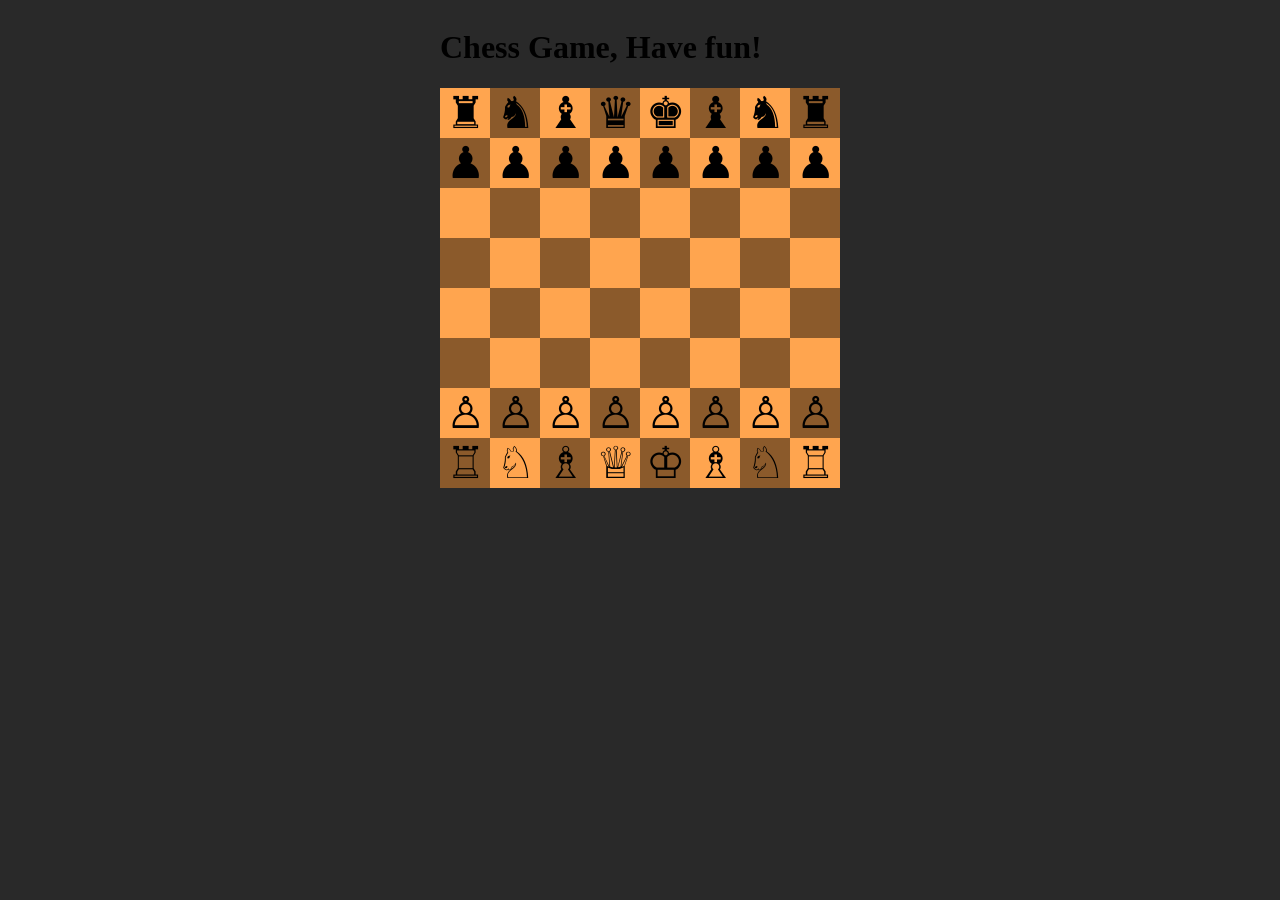
==== chessgame.html @ 3f28aa22 "version" ====
<!DOCTYPE html>
<html lang="pt-BR">
<head>
    <meta charset="UTF-8">
    <meta name="viewport" content="width=device-width, initial-scale=1.0">
    <title>Chess Game</title>
    <link rel="stylesheet" href="chessgame.css">
</head>
<h1>Chess Game, Have fun!</h1>
<body>
    <div id="chess-board">
        <div class="light-square"></div>
        <div class="dark-square"></div>
        <div class="light-square"></div>
        <div class="dark-square"></div>
        <div class="light-square"></div>
        <div class="dark-square"></div>
        <div class="light-square"></div>
        <div class="dark-square"></div>
        <div class="dark-square"></div>
        <div class="light-square"></div>
        <div class="dark-square"></div>
        <div class="light-square"></div>
        <div class="dark-square"></div>
        <div class="light-square"></div>
        <div class="dark-square"></div>
        <div class="light-square"></div>
        <div class="light-square"></div>
        <div class="dark-square"></div>
        <div class="light-square"></div>
        <div class="dark-square"></div>
        <div class="light-square"></div>
        <div class="dark-square"></div>
        <div class="light-square"></div>
        <div class="dark-square"></div>
        <div class="dark-square"></div>
        <div class="light-square"></div>
        <div class="dark-square"></div>
        <div class="light-square"></div>
        <div class="dark-square"></div>
        <div class="light-square"></div>
        <div class="dark-square"></div>
        <div class="light-square"></div>
        <div class="light-square"></div>
        <div class="dark-square"></div>
        <div class="light-square"></div>
        <div class="dark-square"></div>
        <div class="light-square"></div>
        <div class="dark-square"></div>
        <div class="light-square"></div>
        <div class="dark-square"></div>
        <div class="dark-square"></div>
        <div class="light-square"></div>
        <div class="dark-square"></div>
        <div class="light-square"></div>
        <div class="dark-square"></div>
        <div class="light-square"></div>
        <div class="dark-square"></div>
        <div class="light-square"></div>
        <div class="light-square"></div>
        <div class="dark-square"></div>
        <div class="light-square"></div>
        <div class="dark-square"></div>
        <div class="light-square"></div>
        <div class="dark-square"></div>
        <div class="light-square"></div>
        <div class="dark-square"></div>
        <div class="dark-square"></div>
        <div class="light-square"></div>
        <div class="dark-square"></div>
        <div class="light-square"></div>
        <div class="dark-square"></div>
        <div class="light-square"></div>
        <div class="dark-square"></div>
        <div class="light-square"></div>
    </div>
    <script src="chessgame.js"></script>
</body>
</html>
---- chessgame.css ----
body {
    background-color: rgba(0, 0, 0, 0.838);
    display: grid;
    justify-content: center;
}

#chess-board {
    display: flex;
    flex-direction: row;
    height: 400px;
    width: 400px;
    flex-wrap: wrap;
    cursor: pointer;
}

.dark-square {
    background-color: #8B5A2B;
    display: flex;
    justify-content: center;
    align-items: center;
    width: 50px;
    height: 50px;
    font-size: 33pt;
}

.light-square {
    background-color: #FFA54F;
    display: flex;
    justify-content: center;
    align-items: center;
    width: 50px;
    height: 50px;
    font-size: 33pt;
}
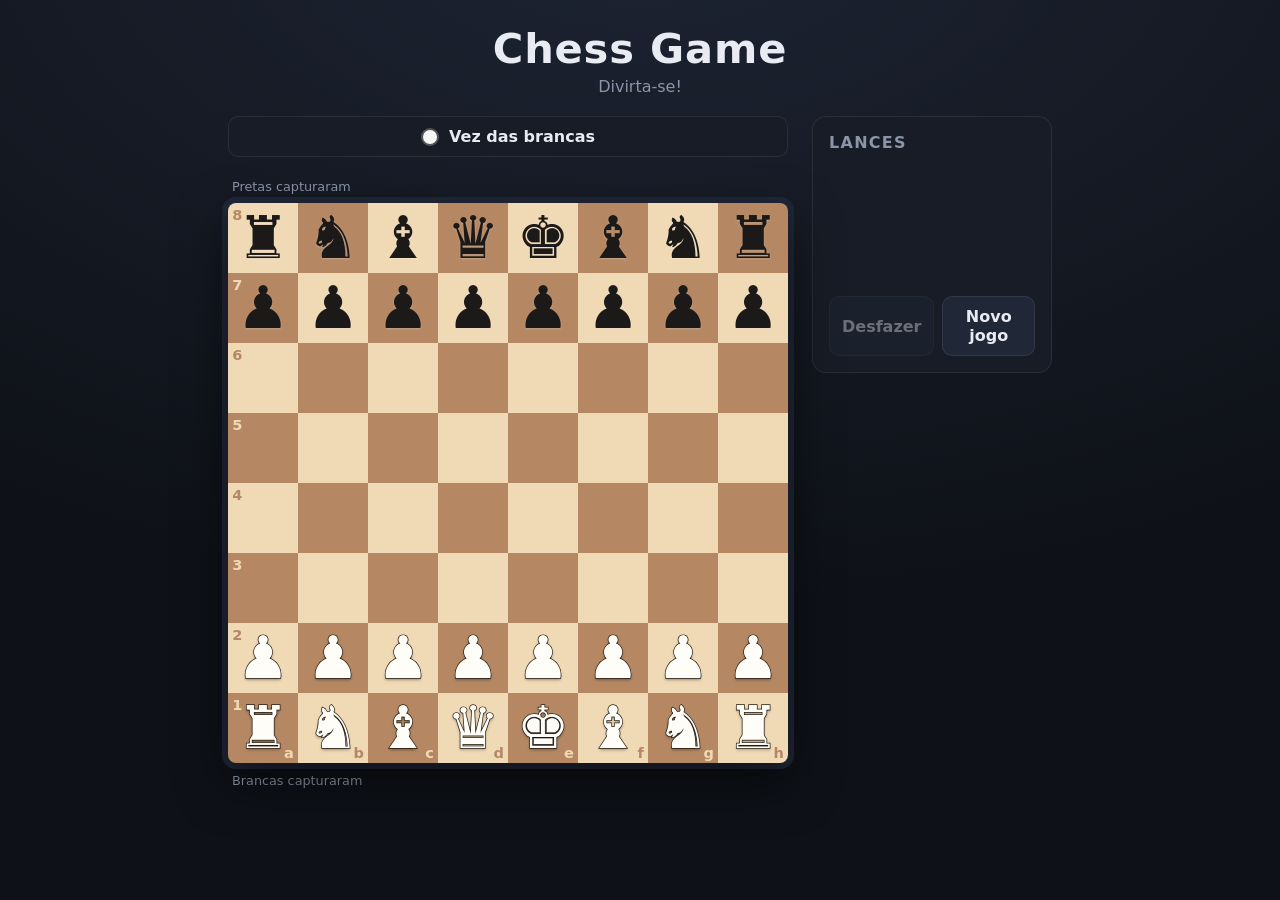
==== commit b48b8b59: "Corrige bugs de regras e redesenha a interface - Separa o motor de regras (chess-engine.js) da inter" ====
--- a/chessgame.html
+++ b/chessgame.html
@@ -6,74 +6,59 @@
     <title>Chess Game</title>
     <link rel="stylesheet" href="chessgame.css">
 </head>
-<h1>Chess Game, Have fun!</h1>
 <body>
-    <div id="chess-board">
-        <div class="light-square"></div>
-        <div class="dark-square"></div>
-        <div class="light-square"></div>
-        <div class="dark-square"></div>
-        <div class="light-square"></div>
-        <div class="dark-square"></div>
-        <div class="light-square"></div>
-        <div class="dark-square"></div>
-        <div class="dark-square"></div>
-        <div class="light-square"></div>
-        <div class="dark-square"></div>
-        <div class="light-square"></div>
-        <div class="dark-square"></div>
-        <div class="light-square"></div>
-        <div class="dark-square"></div>
-        <div class="light-square"></div>
-        <div class="light-square"></div>
-        <div class="dark-square"></div>
-        <div class="light-square"></div>
-        <div class="dark-square"></div>
-        <div class="light-square"></div>
-        <div class="dark-square"></div>
-        <div class="light-square"></div>
-        <div class="dark-square"></div>
-        <div class="dark-square"></div>
-        <div class="light-square"></div>
-        <div class="dark-square"></div>
-        <div class="light-square"></div>
-        <div class="dark-square"></div>
-        <div class="light-square"></div>
-        <div class="dark-square"></div>
-        <div class="light-square"></div>
-        <div class="light-square"></div>
-        <div class="dark-square"></div>
-        <div class="light-square"></div>
-        <div class="dark-square"></div>
-        <div class="light-square"></div>
-        <div class="dark-square"></div>
-        <div class="light-square"></div>
-        <div class="dark-square"></div>
-        <div class="dark-square"></div>
-        <div class="light-square"></div>
-        <div class="dark-square"></div>
-        <div class="light-square"></div>
-        <div class="dark-square"></div>
-        <div class="light-square"></div>
-        <div class="dark-square"></div>
-        <div class="light-square"></div>
-        <div class="light-square"></div>
-        <div class="dark-square"></div>
-        <div class="light-square"></div>
-        <div class="dark-square"></div>
-        <div class="light-square"></div>
-        <div class="dark-square"></div>
-        <div class="light-square"></div>
-        <div class="dark-square"></div>
-        <div class="dark-square"></div>
-        <div class="light-square"></div>
-        <div class="dark-square"></div>
-        <div class="light-square"></div>
-        <div class="dark-square"></div>
-        <div class="light-square"></div>
-        <div class="dark-square"></div>
-        <div class="light-square"></div>
-    </div>
+    <main class="app">
+        <header class="header">
+            <h1>Chess Game</h1>
+            <p class="subtitle">Divirta-se!</p>
+        </header>
+
+        <section class="game">
+            <div class="board-column">
+                <div id="status" class="status" role="status" aria-live="polite"></div>
+
+                <div class="captured" aria-label="Peças capturadas pelas pretas">
+                    <span class="captured-label">Pretas capturaram</span>
+                    <span id="captured-by-black" class="captured-pieces"></span>
+                </div>
+
+                <div class="board-wrap">
+                    <div id="chess-board" role="grid" aria-label="Tabuleiro de xadrez"></div>
+
+                    <div id="promotion" class="overlay" hidden>
+                        <div class="dialog" role="dialog" aria-label="Promoção do peão">
+                            <p>Promover peão para:</p>
+                            <div id="promotion-choices" class="promotion-choices"></div>
+                        </div>
+                    </div>
+
+                    <div id="game-over" class="overlay" hidden>
+                        <div class="dialog" role="dialog" aria-label="Fim de jogo">
+                            <h2 id="game-over-title"></h2>
+                            <p id="game-over-text"></p>
+                            <button id="play-again" class="btn btn-primary" type="button">Jogar novamente</button>
+                        </div>
+                    </div>
+                </div>
+
+                <div class="captured" aria-label="Peças capturadas pelas brancas">
+                    <span class="captured-label">Brancas capturaram</span>
+                    <span id="captured-by-white" class="captured-pieces"></span>
+                </div>
+            </div>
+
+            <aside class="panel">
+                <h2>Lances</h2>
+                <ol id="moves" class="moves"></ol>
+                <div class="actions">
+                    <button id="undo" class="btn" type="button">Desfazer</button>
+                    <button id="restart" class="btn" type="button">Novo jogo</button>
+                </div>
+            </aside>
+        </section>
+    </main>
+
+    <script src="chess-engine.js"></script>
     <script src="chessgame.js"></script>
 </body>
-</html>+</html>
--- a/chessgame.css
+++ b/chessgame.css
@@ -1,41 +1,443 @@
+:root {
+    --bg: #0e1117;
+    --bg-glow: #1d2433;
+    --surface: #171c26;
+    --surface-2: #202737;
+    --border: rgba(255, 255, 255, 0.08);
+    --text: #e8ebf2;
+    --muted: #8c95a8;
+    --accent: #f0b429;
+    --light-square: #f0d9b5;
+    --dark-square: #b58863;
+    --highlight: rgba(255, 221, 51, 0.55);
+    --last-move: rgba(155, 199, 0, 0.42);
+}
+
+* {
+    box-sizing: border-box;
+}
+
 body {
-    background-color: rgba(0, 0, 0, 0.838);
+    margin: 0;
+    min-height: 100vh;
+    color: var(--text);
+    font-family: system-ui, -apple-system, "Segoe UI", Roboto, sans-serif;
+    background: radial-gradient(1200px 700px at 50% -10%, var(--bg-glow), var(--bg));
+    background-color: var(--bg);
+}
+
+.app {
+    max-width: 960px;
+    margin: 0 auto;
+    padding: 24px 16px 40px;
+}
+
+.header {
+    text-align: center;
+    margin-bottom: 20px;
+}
+
+.header h1 {
+    margin: 0;
+    font-size: clamp(1.8rem, 5vw, 2.6rem);
+    letter-spacing: 0.02em;
+}
+
+.subtitle {
+    margin: 4px 0 0;
+    color: var(--muted);
+}
+
+.game {
+    display: flex;
+    flex-wrap: wrap;
+    gap: 24px;
+    justify-content: center;
+    align-items: flex-start;
+}
+
+.board-column {
+    flex: 1 1 320px;
+    max-width: 560px;
+    min-width: 0;
+}
+
+/* Status */
+.status {
+    display: flex;
+    align-items: center;
+    justify-content: center;
+    gap: 10px;
+    padding: 10px 14px;
+    margin-bottom: 12px;
+    border-radius: 10px;
+    background: var(--surface);
+    border: 1px solid var(--border);
+    font-weight: 600;
+}
+
+.status::before {
+    content: "";
+    width: 14px;
+    height: 14px;
+    border-radius: 50%;
+    border: 2px solid #555;
+    background: #f5f5f5;
+}
+
+.status[data-turn="black"]::before {
+    background: #1a1a1a;
+    border-color: #777;
+}
+
+.status.alert {
+    color: #ff8a80;
+    border-color: rgba(255, 138, 128, 0.4);
+}
+
+.status.end {
+    color: var(--accent);
+    border-color: rgba(240, 180, 41, 0.4);
+}
+
+/* Peças capturadas */
+.captured {
+    display: flex;
+    align-items: center;
+    gap: 8px;
+    min-height: 34px;
+    padding: 2px 4px;
+    font-size: 0.8rem;
+    color: var(--muted);
+}
+
+.captured-pieces {
+    display: flex;
+    flex-wrap: wrap;
+    font-size: 1.3rem;
+    line-height: 1;
+}
+
+.captured-pieces .piece {
+    margin-right: -2px;
+}
+
+/* Tabuleiro */
+.board-wrap {
+    position: relative;
+    border-radius: 8px;
+    overflow: hidden;
+    box-shadow: 0 18px 50px rgba(0, 0, 0, 0.55), 0 0 0 6px var(--surface-2);
+}
+
+#chess-board {
     display: grid;
-    justify-content: center;
-}
-
-#chess-board {
-    display: flex;
-    flex-direction: row;
-    height: 400px;
-    width: 400px;
-    flex-wrap: wrap;
+    grid-template-columns: repeat(8, 1fr);
+    grid-template-rows: repeat(8, 1fr);
+    width: 100%;
+    aspect-ratio: 1;
+    container-type: inline-size;
+}
+
+.square {
+    position: relative;
+    display: flex;
+    align-items: center;
+    justify-content: center;
+    min-width: 0;
+    min-height: 0;
+    padding: 0;
+    margin: 0;
+    border: 0;
+    border-radius: 0;
     cursor: pointer;
-}
-
-.dark-square {
-    background-color: #8B5A2B;
-    display: flex;
-    justify-content: center;
+    font: inherit;
+    color: inherit;
+}
+
+.square.light { background: var(--light-square); }
+.square.dark { background: var(--dark-square); }
+
+.square.last-move::after {
+    content: "";
+    position: absolute;
+    inset: 0;
+    background: var(--last-move);
+    pointer-events: none;
+}
+
+.square.selected::after {
+    content: "";
+    position: absolute;
+    inset: 0;
+    background: var(--highlight);
+    pointer-events: none;
+}
+
+.square.in-check::after {
+    content: "";
+    position: absolute;
+    inset: 0;
+    background: radial-gradient(circle, rgba(255, 0, 0, 0.85) 0%, rgba(232, 0, 0, 0.55) 40%, rgba(169, 0, 0, 0) 75%);
+    pointer-events: none;
+}
+
+.square:hover:not(.selected) {
+    filter: brightness(1.08);
+}
+
+.square:focus-visible {
+    outline: 3px solid #4da3ff;
+    outline-offset: -3px;
+    z-index: 2;
+}
+
+/* Coordenadas */
+.square[data-rank]::before,
+.square[data-file]::after {
+    position: absolute;
+    font-size: 2.6cqw;
+    font-weight: 700;
+    pointer-events: none;
+    z-index: 1;
+}
+
+.square[data-rank]::before {
+    content: attr(data-rank);
+    top: 4%;
+    left: 6%;
+}
+
+.square[data-file]:not(.selected):not(.last-move):not(.in-check)::after {
+    content: attr(data-file);
+    right: 6%;
+    bottom: 3%;
+}
+
+.square.light[data-rank]::before,
+.square.light[data-file]::after { color: var(--dark-square); }
+.square.dark[data-rank]::before,
+.square.dark[data-file]::after { color: var(--light-square); }
+
+/* Indicadores de lances legais */
+.square.target > .piece,
+.square.target-capture > .piece {
+    position: relative;
+    z-index: 1;
+}
+
+.square.target::before {
+    content: "";
+    position: absolute;
+    width: 28%;
+    height: 28%;
+    border-radius: 50%;
+    background: rgba(20, 20, 20, 0.28);
+    pointer-events: none;
+}
+
+.square.target-capture::before {
+    content: "";
+    position: absolute;
+    inset: 4%;
+    border-radius: 50%;
+    border: 0.9cqw solid rgba(20, 20, 20, 0.32);
+    pointer-events: none;
+}
+
+/* Peças */
+.piece {
+    font-size: 10.5cqw;
+    line-height: 1;
+    user-select: none;
+    pointer-events: none;
+}
+
+.piece.white {
+    color: #fffdf7;
+    -webkit-text-stroke: 1.4px #2b2118;
+    paint-order: stroke fill;
+    text-shadow: 0 2px 3px rgba(0, 0, 0, 0.35);
+}
+
+.piece.black {
+    color: #1c1a19;
+    text-shadow: 0 1px 2px rgba(255, 255, 255, 0.25);
+}
+
+.captured-pieces .piece {
+    font-size: 1.4rem;
+}
+
+.captured-pieces .piece.white {
+    -webkit-text-stroke: 1px #000;
+}
+
+/* Overlays */
+.overlay {
+    position: absolute;
+    inset: 0;
+    display: flex;
     align-items: center;
-    width: 50px;
-    height: 50px;
-    font-size: 33pt;
-}
-
-.light-square {
-    background-color: #FFA54F;
-    display: flex;
-    justify-content: center;
+    justify-content: center;
+    background: rgba(8, 10, 15, 0.62);
+    backdrop-filter: blur(2px);
+    z-index: 5;
+}
+
+.overlay[hidden] {
+    display: none;
+}
+
+.dialog {
+    width: min(80%, 320px);
+    padding: 22px 20px;
+    text-align: center;
+    background: var(--surface);
+    border: 1px solid var(--border);
+    border-radius: 14px;
+    box-shadow: 0 20px 50px rgba(0, 0, 0, 0.5);
+}
+
+.dialog h2 {
+    margin: 0 0 6px;
+    color: var(--accent);
+}
+
+.dialog p {
+    margin: 0 0 16px;
+    color: var(--muted);
+}
+
+.promotion-choices {
+    display: flex;
+    justify-content: center;
+    gap: 8px;
+}
+
+.choice {
+    width: 62px;
+    height: 62px;
+    padding: 0;
+    display: flex;
     align-items: center;
-    width: 50px;
-    height: 50px;
-    font-size: 33pt;
-}
-
-
-
-
-
-
-
+    justify-content: center;
+    border: 1px solid var(--border);
+    border-radius: 10px;
+    background: var(--light-square);
+    cursor: pointer;
+    container-type: inline-size;
+    transition: transform 0.12s ease, background 0.12s ease;
+}
+
+.choice:hover,
+.choice:focus-visible {
+    transform: translateY(-2px);
+    background: #fff1d6;
+    outline: none;
+}
+
+.choice .piece {
+    font-size: 70cqw;
+}
+
+/* Painel lateral */
+.panel {
+    flex: 0 1 240px;
+    min-width: 220px;
+    padding: 16px;
+    background: var(--surface);
+    border: 1px solid var(--border);
+    border-radius: 14px;
+}
+
+.panel h2 {
+    margin: 0 0 10px;
+    font-size: 1rem;
+    color: var(--muted);
+    text-transform: uppercase;
+    letter-spacing: 0.08em;
+}
+
+.moves {
+    margin: 0;
+    padding: 0;
+    list-style: none;
+    max-height: 320px;
+    min-height: 120px;
+    overflow-y: auto;
+    counter-reset: move;
+    font-variant-numeric: tabular-nums;
+    font-size: 0.92rem;
+}
+
+.moves li {
+    display: grid;
+    grid-template-columns: 2rem 1fr 1fr;
+    gap: 6px;
+    padding: 4px 6px;
+    border-radius: 6px;
+    counter-increment: move;
+}
+
+.moves li::before {
+    content: counter(move) ".";
+    color: var(--muted);
+}
+
+.moves li:nth-child(odd) {
+    background: rgba(255, 255, 255, 0.03);
+}
+
+.actions {
+    display: flex;
+    gap: 8px;
+    margin-top: 14px;
+}
+
+.btn {
+    flex: 1;
+    padding: 10px 12px;
+    font: inherit;
+    font-weight: 600;
+    color: var(--text);
+    background: var(--surface-2);
+    border: 1px solid var(--border);
+    border-radius: 10px;
+    cursor: pointer;
+    transition: background 0.12s ease, transform 0.12s ease;
+}
+
+.btn:hover:not(:disabled) {
+    background: #2a3347;
+}
+
+.btn:active:not(:disabled) {
+    transform: translateY(1px);
+}
+
+.btn:disabled {
+    opacity: 0.4;
+    cursor: not-allowed;
+}
+
+.btn:focus-visible {
+    outline: 2px solid #4da3ff;
+    outline-offset: 2px;
+}
+
+.btn-primary {
+    color: #1a1300;
+    background: var(--accent);
+    border-color: transparent;
+}
+
+.btn-primary:hover:not(:disabled) {
+    background: #ffc84a;
+}
+
+@media (max-width: 640px) {
+    .panel {
+        flex-basis: 100%;
+    }
+}
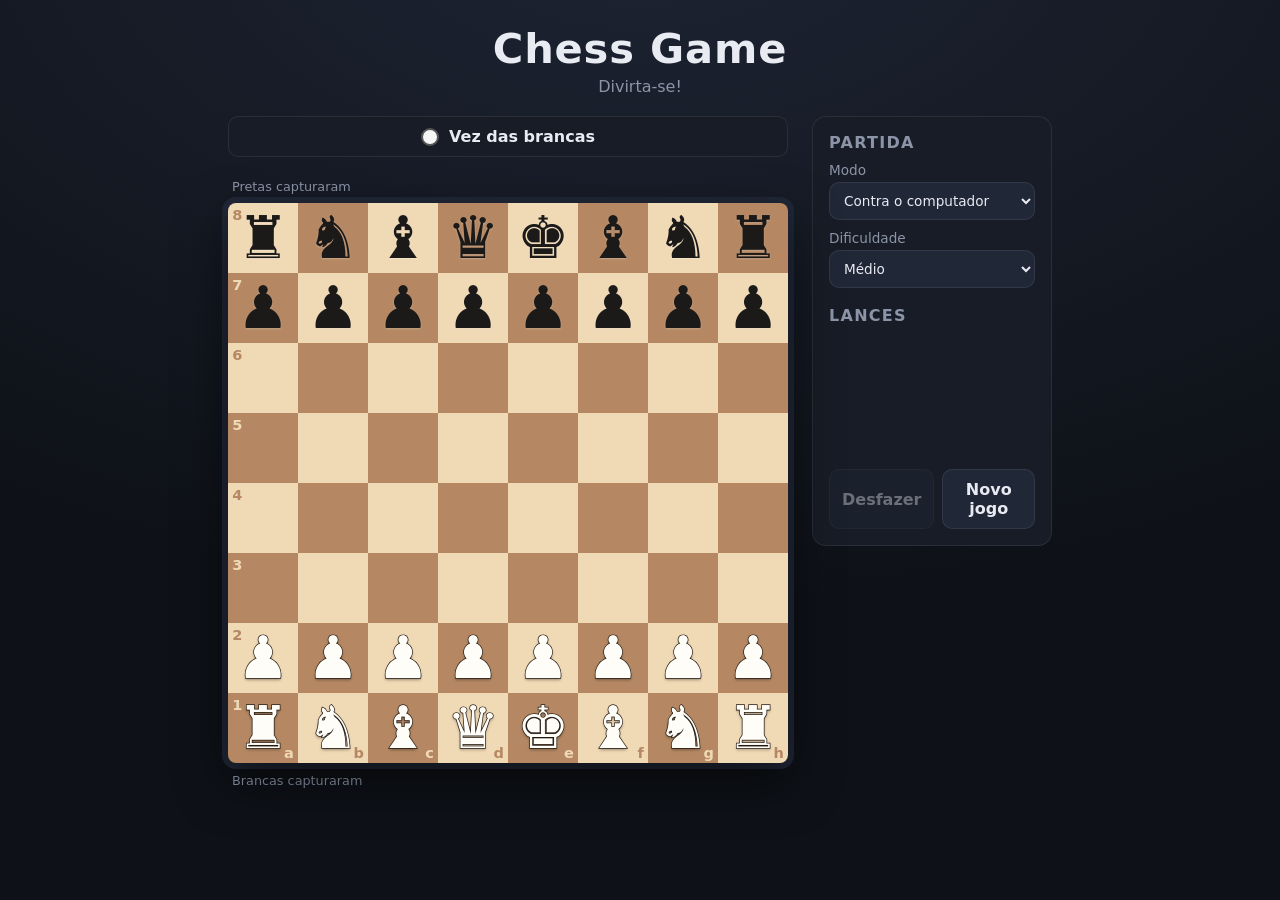
==== commit 74aec313: "Adiciona computador adversário (minimax com poda alfa-beta) - Avaliação: material, controle do centr" ====
--- a/chessgame.html
+++ b/chessgame.html
@@ -48,6 +48,24 @@
             </div>
 
             <aside class="panel">
+                <h2>Partida</h2>
+                <div class="settings">
+                    <label>
+                        Modo
+                        <select id="mode">
+                            <option value="ai">Contra o computador</option>
+                            <option value="pvp">Dois jogadores</option>
+                        </select>
+                    </label>
+                    <label id="level-label">
+                        Dificuldade
+                        <select id="level">
+                            <option value="facil">Fácil</option>
+                            <option value="medio" selected>Médio</option>
+                            <option value="dificil">Difícil</option>
+                        </select>
+                    </label>
+                </div>
                 <h2>Lances</h2>
                 <ol id="moves" class="moves"></ol>
                 <div class="actions">
@@ -59,6 +77,7 @@
     </main>
 
     <script src="chess-engine.js"></script>
+    <script src="chess-ai.js"></script>
     <script src="chessgame.js"></script>
 </body>
 </html>
--- a/chessgame.css
+++ b/chessgame.css
@@ -359,6 +359,38 @@
     letter-spacing: 0.08em;
 }
 
+.settings {
+    display: grid;
+    gap: 10px;
+    margin-bottom: 18px;
+}
+
+.settings label {
+    display: grid;
+    gap: 4px;
+    font-size: 0.85rem;
+    color: var(--muted);
+}
+
+.settings label[hidden] {
+    display: none;
+}
+
+.settings select {
+    padding: 9px 10px;
+    font: inherit;
+    color: var(--text);
+    background: var(--surface-2);
+    border: 1px solid var(--border);
+    border-radius: 10px;
+    cursor: pointer;
+}
+
+.settings select:focus-visible {
+    outline: 2px solid #4da3ff;
+    outline-offset: 2px;
+}
+
 .moves {
     margin: 0;
     padding: 0;
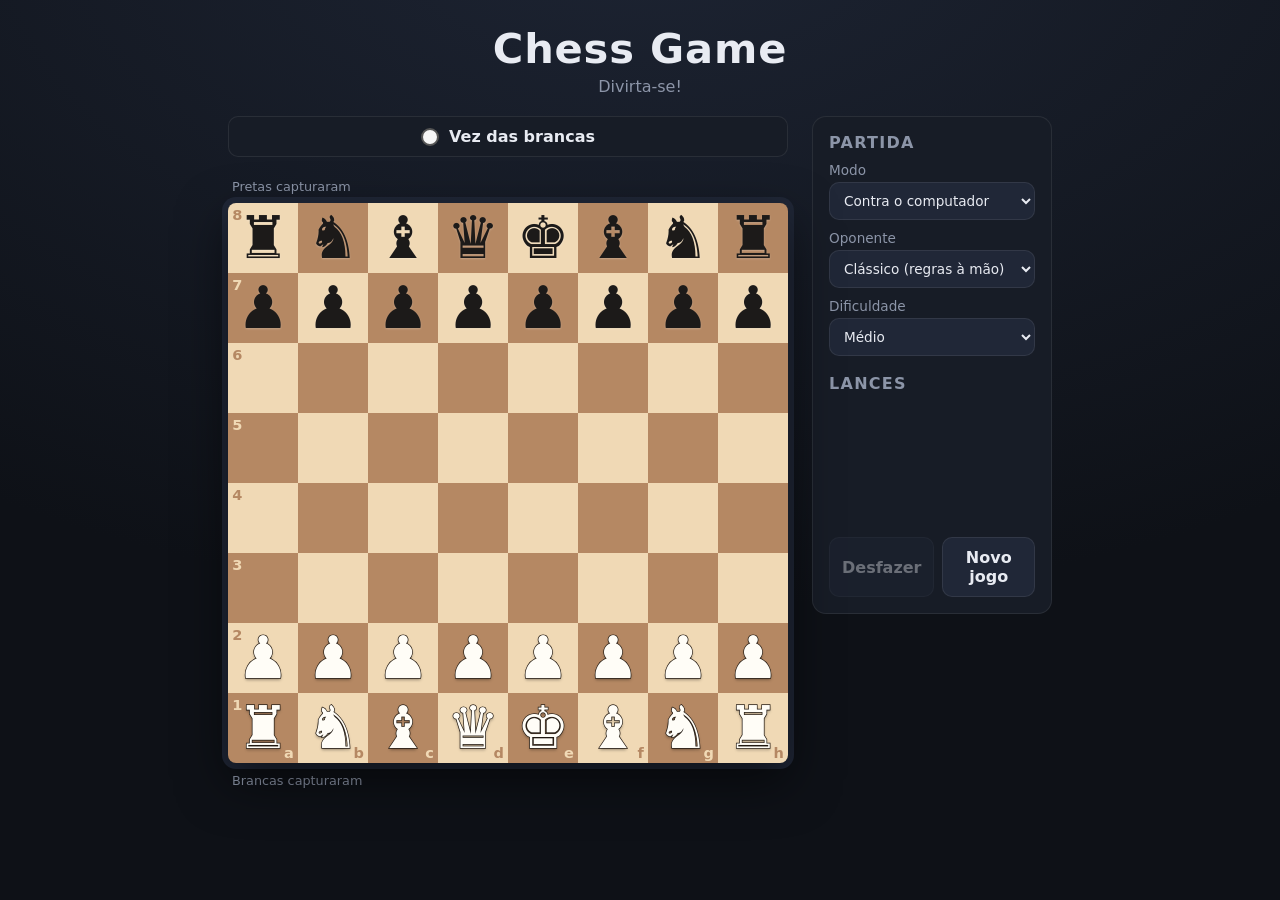
==== commit a5d74bfe: "Adiciona oponente com avaliação aprendida (neurônio de ML) - chess-ml.js: um neurônio (regressão log" ====
--- a/chessgame.html
+++ b/chessgame.html
@@ -57,6 +57,13 @@
                             <option value="pvp">Dois jogadores</option>
                         </select>
                     </label>
+                    <label id="opponent-label">
+                        Oponente
+                        <select id="opponent">
+                            <option value="classic">Clássico (regras à mão)</option>
+                            <option value="ml">Neurônio (ML)</option>
+                        </select>
+                    </label>
                     <label id="level-label">
                         Dificuldade
                         <select id="level">
@@ -66,6 +73,11 @@
                         </select>
                     </label>
                 </div>
+                <details id="ml-info" class="ml-info" hidden>
+                    <summary>O que o neurônio aprendeu</summary>
+                    <p class="ml-hint">Valor de cada característica em peões (peão = 1). Ninguém escreveu esses números: eles saíram do treino com resultados de partidas.</p>
+                    <ul id="ml-weights" class="ml-weights"></ul>
+                </details>
                 <h2>Lances</h2>
                 <ol id="moves" class="moves"></ol>
                 <div class="actions">
@@ -78,6 +90,8 @@
 
     <script src="chess-engine.js"></script>
     <script src="chess-ai.js"></script>
+    <script src="chess-ml-weights.js"></script>
+    <script src="chess-ml.js"></script>
     <script src="chessgame.js"></script>
 </body>
 </html>
--- a/chessgame.css
+++ b/chessgame.css
@@ -377,6 +377,8 @@
 }
 
 .settings select {
+    width: 100%;
+    min-width: 0;
     padding: 9px 10px;
     font: inherit;
     color: var(--text);
@@ -390,6 +392,58 @@
     outline: 2px solid #4da3ff;
     outline-offset: 2px;
 }
+
+.ml-info {
+    margin: -6px 0 18px;
+    padding: 10px 12px;
+    background: var(--surface-2);
+    border: 1px solid var(--border);
+    border-radius: 10px;
+    font-size: 0.82rem;
+}
+
+.ml-info[hidden] {
+    display: none;
+}
+
+.ml-info summary {
+    cursor: pointer;
+    font-weight: 600;
+}
+
+.ml-hint {
+    margin: 8px 0;
+    color: var(--muted);
+    line-height: 1.4;
+}
+
+.ml-weights {
+    display: grid;
+    gap: 7px;
+    margin: 0;
+    padding: 0;
+    list-style: none;
+}
+
+.ml-weights li {
+    display: grid;
+    grid-template-columns: 1fr auto;
+    gap: 3px 8px;
+}
+
+.ml-value {
+    font-variant-numeric: tabular-nums;
+    color: var(--muted);
+}
+
+.ml-bar {
+    grid-column: 1 / -1;
+    height: 4px;
+    border-radius: 2px;
+}
+
+.ml-bar.positive { background: #5ec27a; }
+.ml-bar.negative { background: #e0675d; }
 
 .moves {
     margin: 0;
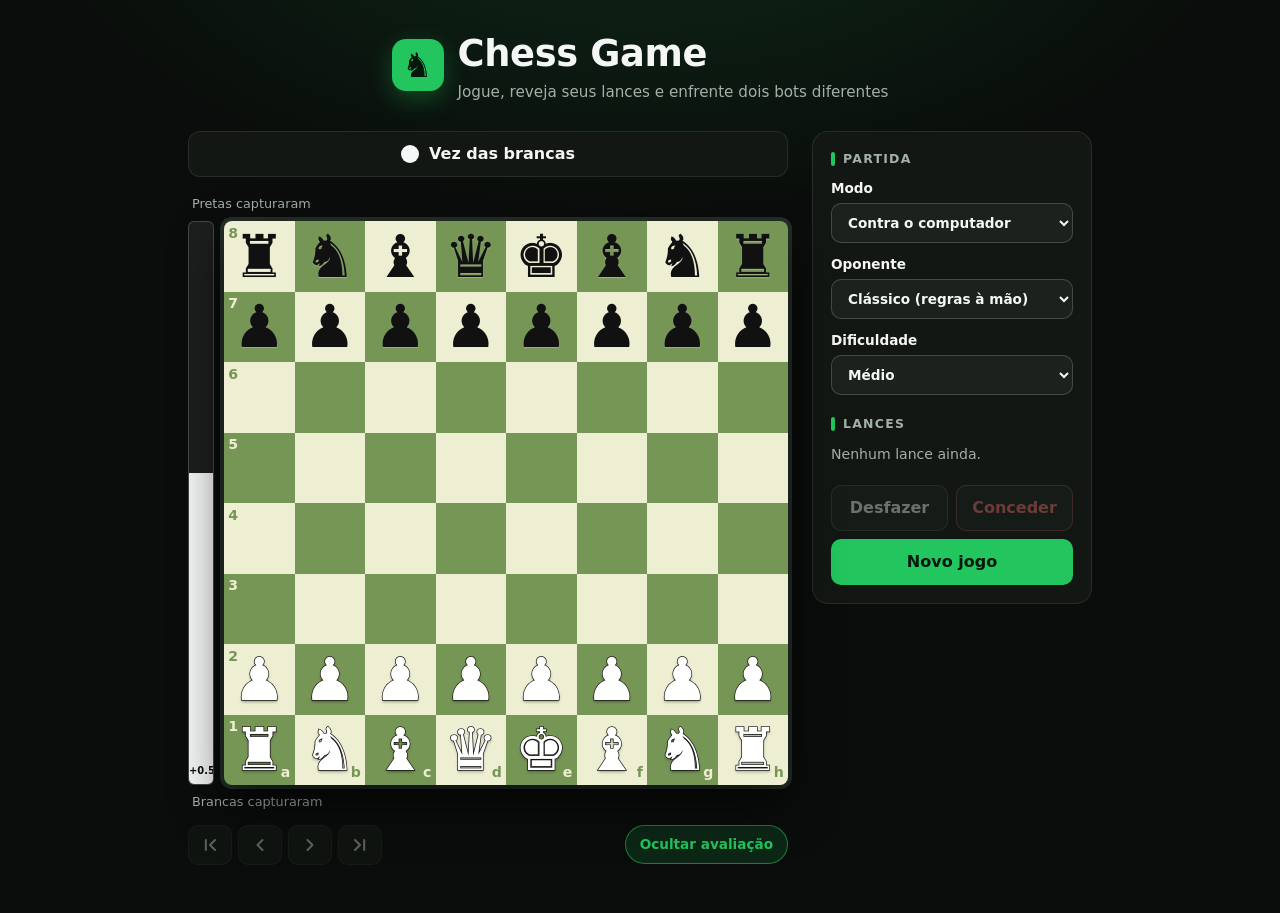
==== commit d2e4c917: "Adiciona barra de avaliação, revisão de lances, conceder e nova identidade visual - Barra de avaliaç" ====
--- a/chessgame.html
+++ b/chessgame.html
@@ -9,8 +9,11 @@
 <body>
     <main class="app">
         <header class="header">
-            <h1>Chess Game</h1>
-            <p class="subtitle">Divirta-se!</p>
+            <span class="logo" aria-hidden="true">♞&#xFE0E;</span>
+            <div>
+                <h1>Chess Game</h1>
+                <p class="subtitle">Jogue, reveja seus lances e enfrente dois bots diferentes</p>
+            </div>
         </header>
 
         <section class="game">
@@ -22,21 +25,42 @@
                     <span id="captured-by-black" class="captured-pieces"></span>
                 </div>
 
-                <div class="board-wrap">
-                    <div id="chess-board" role="grid" aria-label="Tabuleiro de xadrez"></div>
-
-                    <div id="promotion" class="overlay" hidden>
-                        <div class="dialog" role="dialog" aria-label="Promoção do peão">
-                            <p>Promover peão para:</p>
-                            <div id="promotion-choices" class="promotion-choices"></div>
-                        </div>
+                <div id="board-area" class="board-area">
+                    <div id="eval-bar" class="eval-bar" role="img" title="Avaliação do bot clássico (vantagem em peões)">
+                        <div id="eval-fill" class="eval-fill"></div>
+                        <span id="eval-label" class="eval-label"></span>
                     </div>
 
-                    <div id="game-over" class="overlay" hidden>
-                        <div class="dialog" role="dialog" aria-label="Fim de jogo">
-                            <h2 id="game-over-title"></h2>
-                            <p id="game-over-text"></p>
-                            <button id="play-again" class="btn btn-primary" type="button">Jogar novamente</button>
+                    <div id="board-wrap" class="board-wrap">
+                        <div id="chess-board" role="grid" aria-label="Tabuleiro de xadrez"></div>
+
+                        <div id="promotion" class="overlay" hidden>
+                            <div class="dialog" role="dialog" aria-label="Promoção do peão">
+                                <p>Promover peão para:</p>
+                                <div id="promotion-choices" class="promotion-choices"></div>
+                            </div>
+                        </div>
+
+                        <div id="resign-confirm" class="overlay" hidden>
+                            <div class="dialog" role="dialog" aria-labelledby="resign-title">
+                                <h2 id="resign-title">Conceder a partida?</h2>
+                                <p id="resign-text"></p>
+                                <div class="dialog-actions">
+                                    <button id="resign-cancel" class="btn" type="button">Cancelar</button>
+                                    <button id="resign-ok" class="btn btn-danger" type="button">Conceder</button>
+                                </div>
+                            </div>
+                        </div>
+
+                        <div id="game-over" class="overlay" hidden>
+                            <div class="dialog" role="dialog" aria-labelledby="game-over-title">
+                                <h2 id="game-over-title"></h2>
+                                <p id="game-over-text"></p>
+                                <div class="dialog-actions">
+                                    <button id="review-game" class="btn" type="button">Rever partida</button>
+                                    <button id="play-again" class="btn btn-primary" type="button">Jogar novamente</button>
+                                </div>
+                            </div>
                         </div>
                     </div>
                 </div>
@@ -45,44 +69,70 @@
                     <span class="captured-label">Brancas capturaram</span>
                     <span id="captured-by-white" class="captured-pieces"></span>
                 </div>
+
+                <div class="toolbar">
+                    <div class="nav" role="group" aria-label="Navegar pelos lances">
+                        <button id="nav-first" class="icon-btn" type="button" aria-label="Posição inicial" title="Posição inicial (Home)">
+                            <svg viewBox="0 0 24 24" aria-hidden="true"><path d="M18 6l-6 6 6 6M7 6v12"/></svg>
+                        </button>
+                        <button id="nav-prev" class="icon-btn" type="button" aria-label="Lance anterior" title="Lance anterior (←)">
+                            <svg viewBox="0 0 24 24" aria-hidden="true"><path d="M15 6l-6 6 6 6"/></svg>
+                        </button>
+                        <button id="nav-next" class="icon-btn" type="button" aria-label="Próximo lance" title="Próximo lance (→)">
+                            <svg viewBox="0 0 24 24" aria-hidden="true"><path d="M9 6l6 6-6 6"/></svg>
+                        </button>
+                        <button id="nav-last" class="icon-btn" type="button" aria-label="Lance atual" title="Lance atual (End)">
+                            <svg viewBox="0 0 24 24" aria-hidden="true"><path d="M6 6l6 6-6 6M17 6v12"/></svg>
+                        </button>
+                    </div>
+                    <button id="toggle-eval" class="chip" type="button" aria-pressed="true">Barra de avaliação</button>
+                </div>
             </div>
 
             <aside class="panel">
-                <h2>Partida</h2>
-                <div class="settings">
-                    <label>
-                        Modo
-                        <select id="mode">
-                            <option value="ai">Contra o computador</option>
-                            <option value="pvp">Dois jogadores</option>
-                        </select>
-                    </label>
-                    <label id="opponent-label">
-                        Oponente
-                        <select id="opponent">
-                            <option value="classic">Clássico (regras à mão)</option>
-                            <option value="ml">Neurônio (ML)</option>
-                        </select>
-                    </label>
-                    <label id="level-label">
-                        Dificuldade
-                        <select id="level">
-                            <option value="facil">Fácil</option>
-                            <option value="medio" selected>Médio</option>
-                            <option value="dificil">Difícil</option>
-                        </select>
-                    </label>
-                </div>
-                <details id="ml-info" class="ml-info" hidden>
-                    <summary>O que o neurônio aprendeu</summary>
-                    <p class="ml-hint">Valor de cada característica em peões (peão = 1). Ninguém escreveu esses números: eles saíram do treino com resultados de partidas.</p>
-                    <ul id="ml-weights" class="ml-weights"></ul>
-                </details>
-                <h2>Lances</h2>
-                <ol id="moves" class="moves"></ol>
+                <section class="panel-section">
+                    <h2>Partida</h2>
+                    <div class="settings">
+                        <label>
+                            Modo
+                            <select id="mode">
+                                <option value="ai">Contra o computador</option>
+                                <option value="pvp">Dois jogadores</option>
+                            </select>
+                        </label>
+                        <label id="opponent-label">
+                            Oponente
+                            <select id="opponent">
+                                <option value="classic">Clássico (regras à mão)</option>
+                                <option value="ml">Neurônio (ML)</option>
+                            </select>
+                        </label>
+                        <label id="level-label">
+                            Dificuldade
+                            <select id="level">
+                                <option value="facil">Fácil</option>
+                                <option value="medio" selected>Médio</option>
+                                <option value="dificil">Difícil</option>
+                            </select>
+                        </label>
+                    </div>
+                    <details id="ml-info" class="ml-info" hidden>
+                        <summary>O que o neurônio aprendeu</summary>
+                        <p class="ml-hint">Valor de cada característica em peões (peão = 1). Ninguém escreveu esses números: eles saíram do treino com resultados de partidas.</p>
+                        <ul id="ml-weights" class="ml-weights"></ul>
+                    </details>
+                </section>
+
+                <section class="panel-section moves-section">
+                    <h2>Lances</h2>
+                    <ol id="moves" class="moves"></ol>
+                    <p id="moves-empty" class="moves-empty">Nenhum lance ainda.</p>
+                </section>
+
                 <div class="actions">
                     <button id="undo" class="btn" type="button">Desfazer</button>
-                    <button id="restart" class="btn" type="button">Novo jogo</button>
+                    <button id="resign" class="btn btn-danger-outline" type="button">Conceder</button>
+                    <button id="restart" class="btn btn-primary" type="button">Novo jogo</button>
                 </div>
             </aside>
         </section>
--- a/chessgame.css
+++ b/chessgame.css
@@ -1,16 +1,24 @@
+/* Identidade visual: preto (fundo), branco (texto e peças) e verde (marca e ações). */
 :root {
-    --bg: #0e1117;
-    --bg-glow: #1d2433;
-    --surface: #171c26;
-    --surface-2: #202737;
-    --border: rgba(255, 255, 255, 0.08);
-    --text: #e8ebf2;
-    --muted: #8c95a8;
-    --accent: #f0b429;
-    --light-square: #f0d9b5;
-    --dark-square: #b58863;
-    --highlight: rgba(255, 221, 51, 0.55);
-    --last-move: rgba(155, 199, 0, 0.42);
+    --black: #0a0d0b;
+    --surface: #121714;
+    --surface-2: #1b221d;
+    --surface-3: #243028;
+    --border: rgba(255, 255, 255, 0.09);
+    --border-strong: rgba(255, 255, 255, 0.18);
+    --white: #f4f7f5;
+    --muted: #a3b0a8;
+    --green: #22c55e;
+    --green-hover: #4ade80;
+    --green-deep: #15803d;
+    --green-soft: rgba(34, 197, 94, 0.14);
+    --on-green: #04170b;
+    --danger: #f87171;
+    --light-square: #eeeed2;
+    --dark-square: #769656;
+    --highlight: rgba(255, 255, 51, 0.5);
+    --last-move: rgba(255, 255, 51, 0.32);
+    --focus: #86efac;
 }
 
 * {
@@ -20,32 +28,64 @@
 body {
     margin: 0;
     min-height: 100vh;
-    color: var(--text);
+    color: var(--white);
     font-family: system-ui, -apple-system, "Segoe UI", Roboto, sans-serif;
-    background: radial-gradient(1200px 700px at 50% -10%, var(--bg-glow), var(--bg));
-    background-color: var(--bg);
+    line-height: 1.4;
+    background:
+        radial-gradient(900px 500px at 50% -15%, rgba(34, 197, 94, 0.16), transparent 70%),
+        var(--black);
+}
+
+button,
+select {
+    font: inherit;
+}
+
+:focus-visible {
+    outline: 2px solid var(--focus);
+    outline-offset: 2px;
 }
 
 .app {
-    max-width: 960px;
+    max-width: 1040px;
     margin: 0 auto;
-    padding: 24px 16px 40px;
-}
-
+    padding: 28px 16px 48px;
+}
+
+/* Cabeçalho */
 .header {
-    text-align: center;
-    margin-bottom: 20px;
+    display: flex;
+    align-items: center;
+    justify-content: center;
+    gap: 14px;
+    margin-bottom: 28px;
+}
+
+.logo {
+    display: grid;
+    place-items: center;
+    width: 52px;
+    height: 52px;
+    flex-shrink: 0;
+    border-radius: 14px;
+    background: var(--green);
+    color: var(--on-green);
+    font-size: 34px;
+    line-height: 1;
+    box-shadow: 0 8px 24px rgba(34, 197, 94, 0.3);
 }
 
 .header h1 {
     margin: 0;
-    font-size: clamp(1.8rem, 5vw, 2.6rem);
-    letter-spacing: 0.02em;
+    font-size: clamp(1.7rem, 4.5vw, 2.3rem);
+    font-weight: 800;
+    letter-spacing: -0.01em;
 }
 
 .subtitle {
-    margin: 4px 0 0;
-    color: var(--muted);
+    margin: 2px 0 0;
+    color: var(--muted);
+    font-size: 0.95rem;
 }
 
 .game {
@@ -57,8 +97,8 @@
 }
 
 .board-column {
-    flex: 1 1 320px;
-    max-width: 560px;
+    flex: 1 1 340px;
+    max-width: 600px;
     min-width: 0;
 }
 
@@ -68,12 +108,13 @@
     align-items: center;
     justify-content: center;
     gap: 10px;
+    min-height: 46px;
     padding: 10px 14px;
-    margin-bottom: 12px;
-    border-radius: 10px;
+    margin-bottom: 10px;
+    border-radius: 12px;
     background: var(--surface);
     border: 1px solid var(--border);
-    font-weight: 600;
+    font-weight: 700;
 }
 
 .status::before {
@@ -81,23 +122,34 @@
     width: 14px;
     height: 14px;
     border-radius: 50%;
-    border: 2px solid #555;
-    background: #f5f5f5;
+    border: 2px solid var(--border-strong);
+    background: var(--white);
+    flex-shrink: 0;
 }
 
 .status[data-turn="black"]::before {
-    background: #1a1a1a;
-    border-color: #777;
+    background: var(--black);
 }
 
 .status.alert {
-    color: #ff8a80;
-    border-color: rgba(255, 138, 128, 0.4);
+    color: var(--danger);
+    border-color: rgba(248, 113, 113, 0.45);
 }
 
 .status.end {
-    color: var(--accent);
-    border-color: rgba(240, 180, 41, 0.4);
+    color: var(--on-green);
+    background: var(--green);
+    border-color: transparent;
+}
+
+.status.end::before {
+    border-color: var(--on-green);
+}
+
+.status.review {
+    color: var(--green);
+    border-color: rgba(34, 197, 94, 0.5);
+    background: var(--green-soft);
 }
 
 /* Peças capturadas */
@@ -114,20 +166,83 @@
 .captured-pieces {
     display: flex;
     flex-wrap: wrap;
-    font-size: 1.3rem;
     line-height: 1;
 }
 
 .captured-pieces .piece {
+    font-size: 1.35rem;
     margin-right: -2px;
 }
 
-/* Tabuleiro */
+.captured-pieces .piece.white {
+    -webkit-text-stroke: 1px #000;
+}
+
+/* Barra de avaliação + tabuleiro */
+.board-area {
+    display: grid;
+    grid-template-columns: 26px 1fr;
+    gap: 10px;
+}
+
+.board-area.no-eval {
+    grid-template-columns: 1fr;
+}
+
+.eval-bar {
+    position: relative;
+    overflow: hidden;
+    border-radius: 6px;
+    background: #1c1f1d;
+    border: 1px solid var(--border-strong);
+}
+
+.eval-bar[hidden] {
+    display: none;
+}
+
+.eval-fill {
+    position: absolute;
+    left: 0;
+    right: 0;
+    bottom: 0;
+    height: 50%;
+    background: var(--white);
+    transition: height 0.35s ease;
+}
+
+.eval-label {
+    position: absolute;
+    left: 0;
+    right: 0;
+    top: 6px;
+    text-align: center;
+    font-size: 0.62rem;
+    font-weight: 800;
+    font-variant-numeric: tabular-nums;
+    color: var(--white);
+}
+
+.eval-bar.white-ahead .eval-label {
+    top: auto;
+    bottom: 6px;
+    color: var(--black);
+}
+
 .board-wrap {
     position: relative;
     border-radius: 8px;
     overflow: hidden;
-    box-shadow: 0 18px 50px rgba(0, 0, 0, 0.55), 0 0 0 6px var(--surface-2);
+    box-shadow: 0 20px 50px rgba(0, 0, 0, 0.6), 0 0 0 4px var(--surface-3);
+    transition: box-shadow 0.2s ease;
+}
+
+.board-wrap.reviewing {
+    box-shadow: 0 20px 50px rgba(0, 0, 0, 0.6), 0 0 0 4px var(--green);
+}
+
+.board-wrap.reviewing .square {
+    cursor: default;
 }
 
 #chess-board {
@@ -151,43 +266,29 @@
     border: 0;
     border-radius: 0;
     cursor: pointer;
-    font: inherit;
     color: inherit;
 }
 
 .square.light { background: var(--light-square); }
 .square.dark { background: var(--dark-square); }
 
-.square.last-move::after {
-    content: "";
-    position: absolute;
-    inset: 0;
-    background: var(--last-move);
-    pointer-events: none;
-}
-
-.square.selected::after {
-    content: "";
-    position: absolute;
-    inset: 0;
-    background: var(--highlight);
-    pointer-events: none;
-}
-
+.square.last-move::after,
+.square.selected::after,
 .square.in-check::after {
     content: "";
     position: absolute;
     inset: 0;
-    background: radial-gradient(circle, rgba(255, 0, 0, 0.85) 0%, rgba(232, 0, 0, 0.55) 40%, rgba(169, 0, 0, 0) 75%);
     pointer-events: none;
 }
 
-.square:hover:not(.selected) {
-    filter: brightness(1.08);
+.square.last-move::after { background: var(--last-move); }
+.square.selected::after { background: var(--highlight); }
+.square.in-check::after {
+    background: radial-gradient(circle, rgba(255, 0, 0, 0.9) 0%, rgba(230, 0, 0, 0.55) 40%, rgba(170, 0, 0, 0) 75%);
 }
 
 .square:focus-visible {
-    outline: 3px solid #4da3ff;
+    outline: 3px solid #0ea5e9;
     outline-offset: -3px;
     z-index: 2;
 }
@@ -196,8 +297,8 @@
 .square[data-rank]::before,
 .square[data-file]::after {
     position: absolute;
-    font-size: 2.6cqw;
-    font-weight: 700;
+    font-size: 2.5cqw;
+    font-weight: 800;
     pointer-events: none;
     z-index: 1;
 }
@@ -219,20 +320,14 @@
 .square.dark[data-rank]::before,
 .square.dark[data-file]::after { color: var(--light-square); }
 
-/* Indicadores de lances legais */
-.square.target > .piece,
-.square.target-capture > .piece {
-    position: relative;
-    z-index: 1;
-}
-
+/* Lances legais */
 .square.target::before {
     content: "";
     position: absolute;
     width: 28%;
     height: 28%;
     border-radius: 50%;
-    background: rgba(20, 20, 20, 0.28);
+    background: rgba(0, 0, 0, 0.2);
     pointer-events: none;
 }
 
@@ -241,12 +336,14 @@
     position: absolute;
     inset: 4%;
     border-radius: 50%;
-    border: 0.9cqw solid rgba(20, 20, 20, 0.32);
+    border: 0.9cqw solid rgba(0, 0, 0, 0.25);
     pointer-events: none;
 }
 
 /* Peças */
 .piece {
+    position: relative;
+    z-index: 1;
     font-size: 10.5cqw;
     line-height: 1;
     user-select: none;
@@ -254,23 +351,82 @@
 }
 
 .piece.white {
-    color: #fffdf7;
-    -webkit-text-stroke: 1.4px #2b2118;
+    color: #ffffff;
+    -webkit-text-stroke: 1.4px #1a1a1a;
     paint-order: stroke fill;
     text-shadow: 0 2px 3px rgba(0, 0, 0, 0.35);
 }
 
 .piece.black {
-    color: #1c1a19;
-    text-shadow: 0 1px 2px rgba(255, 255, 255, 0.25);
-}
-
-.captured-pieces .piece {
-    font-size: 1.4rem;
-}
-
-.captured-pieces .piece.white {
-    -webkit-text-stroke: 1px #000;
+    color: #111111;
+    text-shadow: 0 1px 1px rgba(255, 255, 255, 0.3);
+}
+
+/* Barra de ferramentas abaixo do tabuleiro */
+.toolbar {
+    display: flex;
+    flex-wrap: wrap;
+    align-items: center;
+    justify-content: space-between;
+    gap: 10px;
+    margin-top: 6px;
+}
+
+.nav {
+    display: flex;
+    gap: 6px;
+}
+
+.icon-btn {
+    display: grid;
+    place-items: center;
+    width: 44px;
+    height: 40px;
+    padding: 0;
+    color: var(--white);
+    background: var(--surface-2);
+    border: 1px solid var(--border);
+    border-radius: 10px;
+    cursor: pointer;
+    transition: background 0.12s ease, border-color 0.12s ease;
+}
+
+.icon-btn svg {
+    width: 20px;
+    height: 20px;
+    fill: none;
+    stroke: currentColor;
+    stroke-width: 2.4;
+    stroke-linecap: round;
+    stroke-linejoin: round;
+}
+
+.icon-btn:hover:not(:disabled) {
+    background: var(--surface-3);
+    border-color: var(--green);
+    color: var(--green);
+}
+
+.icon-btn:disabled {
+    opacity: 0.35;
+    cursor: not-allowed;
+}
+
+.chip {
+    padding: 9px 14px;
+    color: var(--muted);
+    background: transparent;
+    border: 1px solid var(--border-strong);
+    border-radius: 999px;
+    font-size: 0.85rem;
+    font-weight: 600;
+    cursor: pointer;
+}
+
+.chip[aria-pressed="true"] {
+    color: var(--green);
+    border-color: rgba(34, 197, 94, 0.55);
+    background: var(--green-soft);
 }
 
 /* Overlays */
@@ -280,7 +436,7 @@
     display: flex;
     align-items: center;
     justify-content: center;
-    background: rgba(8, 10, 15, 0.62);
+    background: rgba(5, 8, 6, 0.66);
     backdrop-filter: blur(2px);
     z-index: 5;
 }
@@ -290,23 +446,29 @@
 }
 
 .dialog {
-    width: min(80%, 320px);
-    padding: 22px 20px;
+    width: min(86%, 340px);
+    padding: 24px 20px;
     text-align: center;
     background: var(--surface);
     border: 1px solid var(--border);
+    border-top: 4px solid var(--green);
     border-radius: 14px;
-    box-shadow: 0 20px 50px rgba(0, 0, 0, 0.5);
+    box-shadow: 0 20px 50px rgba(0, 0, 0, 0.55);
 }
 
 .dialog h2 {
     margin: 0 0 6px;
-    color: var(--accent);
+    font-size: 1.35rem;
 }
 
 .dialog p {
-    margin: 0 0 16px;
-    color: var(--muted);
+    margin: 0 0 18px;
+    color: var(--muted);
+}
+
+.dialog-actions {
+    display: flex;
+    gap: 8px;
 }
 
 .promotion-choices {
@@ -322,18 +484,18 @@
     display: flex;
     align-items: center;
     justify-content: center;
-    border: 1px solid var(--border);
+    border: 2px solid transparent;
     border-radius: 10px;
     background: var(--light-square);
     cursor: pointer;
     container-type: inline-size;
-    transition: transform 0.12s ease, background 0.12s ease;
+    transition: transform 0.12s ease, border-color 0.12s ease;
 }
 
 .choice:hover,
 .choice:focus-visible {
     transform: translateY(-2px);
-    background: #fff1d6;
+    border-color: var(--green);
     outline: none;
 }
 
@@ -343,33 +505,48 @@
 
 /* Painel lateral */
 .panel {
-    flex: 0 1 240px;
-    min-width: 220px;
-    padding: 16px;
+    flex: 0 1 280px;
+    min-width: 250px;
+    display: flex;
+    flex-direction: column;
+    gap: 20px;
+    padding: 18px;
     background: var(--surface);
     border: 1px solid var(--border);
-    border-radius: 14px;
+    border-radius: 16px;
 }
 
 .panel h2 {
-    margin: 0 0 10px;
-    font-size: 1rem;
+    display: flex;
+    align-items: center;
+    gap: 8px;
+    margin: 0 0 12px;
+    font-size: 0.78rem;
+    font-weight: 800;
     color: var(--muted);
     text-transform: uppercase;
-    letter-spacing: 0.08em;
+    letter-spacing: 0.1em;
+}
+
+.panel h2::before {
+    content: "";
+    width: 4px;
+    height: 14px;
+    border-radius: 2px;
+    background: var(--green);
 }
 
 .settings {
     display: grid;
-    gap: 10px;
-    margin-bottom: 18px;
+    gap: 12px;
 }
 
 .settings label {
     display: grid;
-    gap: 4px;
+    gap: 5px;
     font-size: 0.85rem;
-    color: var(--muted);
+    font-weight: 600;
+    color: var(--white);
 }
 
 .settings label[hidden] {
@@ -379,22 +556,21 @@
 .settings select {
     width: 100%;
     min-width: 0;
-    padding: 9px 10px;
-    font: inherit;
-    color: var(--text);
+    padding: 10px 12px;
+    color: var(--white);
     background: var(--surface-2);
-    border: 1px solid var(--border);
+    border: 1px solid var(--border-strong);
     border-radius: 10px;
     cursor: pointer;
 }
 
-.settings select:focus-visible {
-    outline: 2px solid #4da3ff;
-    outline-offset: 2px;
-}
-
+.settings select:hover {
+    border-color: var(--green);
+}
+
+/* Pesos do neurônio */
 .ml-info {
-    margin: -6px 0 18px;
+    margin-top: 12px;
     padding: 10px 12px;
     background: var(--surface-2);
     border: 1px solid var(--border);
@@ -408,13 +584,13 @@
 
 .ml-info summary {
     cursor: pointer;
-    font-weight: 600;
+    font-weight: 700;
+    color: var(--green);
 }
 
 .ml-hint {
     margin: 8px 0;
     color: var(--muted);
-    line-height: 1.4;
 }
 
 .ml-weights {
@@ -442,26 +618,28 @@
     border-radius: 2px;
 }
 
-.ml-bar.positive { background: #5ec27a; }
-.ml-bar.negative { background: #e0675d; }
-
+.ml-bar.positive { background: var(--green); }
+.ml-bar.negative { background: var(--danger); }
+
+/* Lista de lances */
 .moves {
+    position: relative;
     margin: 0;
     padding: 0;
     list-style: none;
-    max-height: 320px;
-    min-height: 120px;
+    max-height: 300px;
     overflow-y: auto;
     counter-reset: move;
     font-variant-numeric: tabular-nums;
-    font-size: 0.92rem;
+    font-size: 0.9rem;
 }
 
 .moves li {
     display: grid;
-    grid-template-columns: 2rem 1fr 1fr;
-    gap: 6px;
-    padding: 4px 6px;
+    grid-template-columns: 2.2rem 1fr 1fr;
+    align-items: center;
+    gap: 4px;
+    padding: 2px 4px;
     border-radius: 6px;
     counter-increment: move;
 }
@@ -475,27 +653,61 @@
     background: rgba(255, 255, 255, 0.03);
 }
 
+.move {
+    padding: 4px 6px;
+    text-align: left;
+    color: var(--white);
+    background: transparent;
+    border: 0;
+    border-radius: 6px;
+    cursor: pointer;
+}
+
+.move:hover {
+    background: var(--surface-3);
+}
+
+.move.active {
+    color: var(--on-green);
+    background: var(--green);
+    font-weight: 700;
+}
+
+.moves-empty {
+    margin: 0;
+    color: var(--muted);
+    font-size: 0.88rem;
+}
+
+.moves-empty[hidden] {
+    display: none;
+}
+
+/* Botões */
 .actions {
-    display: flex;
+    display: grid;
+    grid-template-columns: 1fr 1fr;
     gap: 8px;
-    margin-top: 14px;
+}
+
+.actions .btn-primary {
+    grid-column: 1 / -1;
 }
 
 .btn {
     flex: 1;
-    padding: 10px 12px;
-    font: inherit;
-    font-weight: 600;
-    color: var(--text);
+    padding: 11px 14px;
+    font-weight: 700;
+    color: var(--white);
     background: var(--surface-2);
-    border: 1px solid var(--border);
+    border: 1px solid var(--border-strong);
     border-radius: 10px;
     cursor: pointer;
-    transition: background 0.12s ease, transform 0.12s ease;
+    transition: background 0.12s ease, border-color 0.12s ease, transform 0.12s ease;
 }
 
 .btn:hover:not(:disabled) {
-    background: #2a3347;
+    background: var(--surface-3);
 }
 
 .btn:active:not(:disabled) {
@@ -507,23 +719,41 @@
     cursor: not-allowed;
 }
 
-.btn:focus-visible {
-    outline: 2px solid #4da3ff;
-    outline-offset: 2px;
-}
-
 .btn-primary {
-    color: #1a1300;
-    background: var(--accent);
+    color: var(--on-green);
+    background: var(--green);
     border-color: transparent;
 }
 
 .btn-primary:hover:not(:disabled) {
-    background: #ffc84a;
-}
-
-@media (max-width: 640px) {
+    background: var(--green-hover);
+}
+
+.btn-danger-outline {
+    color: var(--danger);
+    border-color: rgba(248, 113, 113, 0.45);
+}
+
+.btn-danger-outline:hover:not(:disabled) {
+    background: rgba(248, 113, 113, 0.12);
+}
+
+.btn-danger {
+    color: #1a0505;
+    background: var(--danger);
+    border-color: transparent;
+}
+
+.btn-danger:hover:not(:disabled) {
+    background: #fca5a5;
+}
+
+@media (max-width: 680px) {
     .panel {
         flex-basis: 100%;
     }
-}
+
+    .header {
+        justify-content: flex-start;
+    }
+}
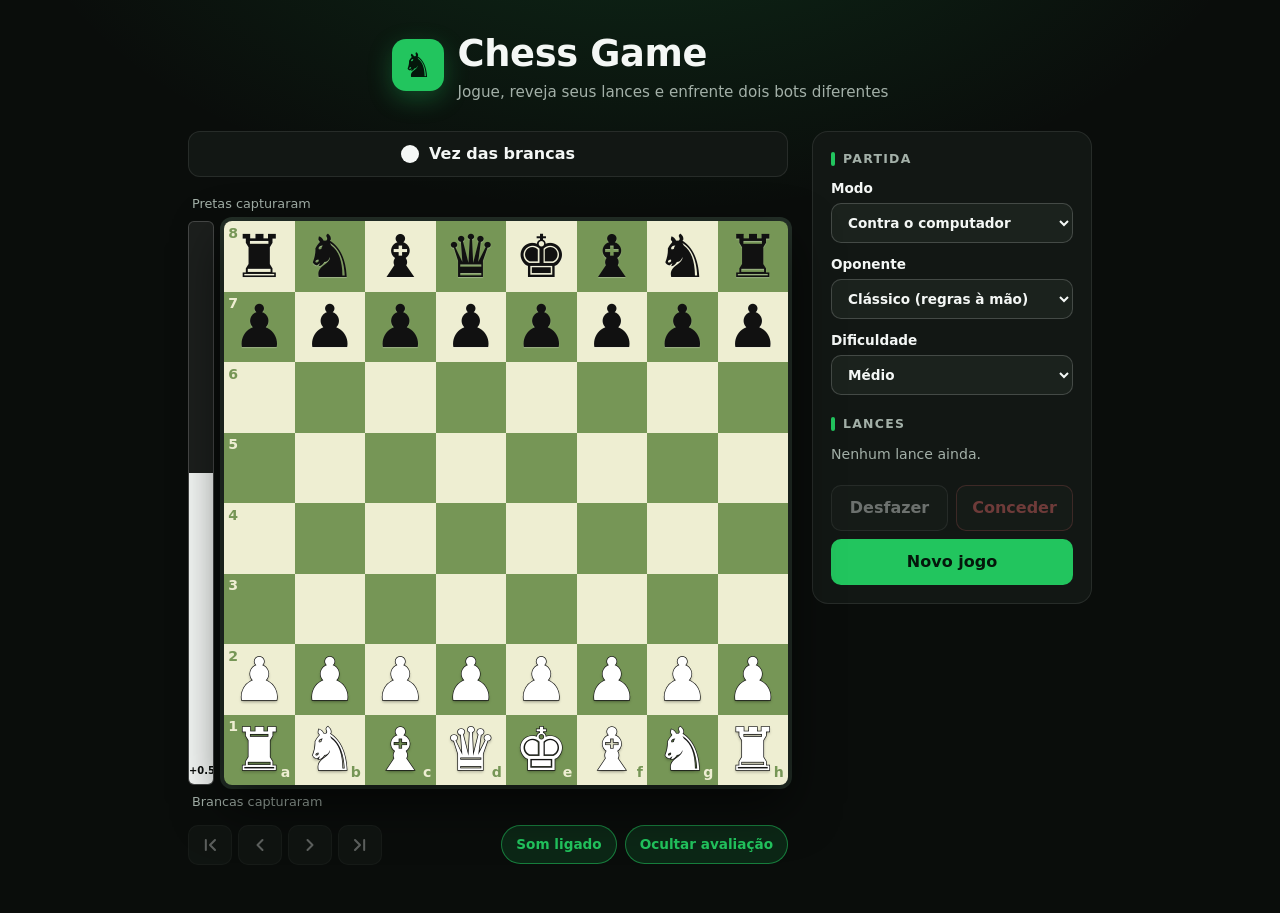
==== commit 85f4aa46: "Adiciona arrastar e soltar peças e sons de madeira nos lances - Arrastar com mouse ou toque (eventos" ====
--- a/chessgame.html
+++ b/chessgame.html
@@ -85,7 +85,10 @@
                             <svg viewBox="0 0 24 24" aria-hidden="true"><path d="M6 6l6 6-6 6M17 6v12"/></svg>
                         </button>
                     </div>
-                    <button id="toggle-eval" class="chip" type="button" aria-pressed="true">Barra de avaliação</button>
+                    <div class="chips">
+                        <button id="toggle-sound" class="chip" type="button" aria-pressed="true">Som ligado</button>
+                        <button id="toggle-eval" class="chip" type="button" aria-pressed="true">Ocultar avaliação</button>
+                    </div>
                 </div>
             </div>
 
--- a/chessgame.css
+++ b/chessgame.css
@@ -293,6 +293,30 @@
     z-index: 2;
 }
 
+/* Arrastar: sem rolagem da página ao tocar no tabuleiro */
+.square {
+    touch-action: none;
+}
+
+.square.drag-source .piece {
+    opacity: 0.3;
+}
+
+.square.drag-over {
+    box-shadow: inset 0 0 0 4px rgba(255, 255, 255, 0.85);
+}
+
+.piece.drag-ghost {
+    position: fixed;
+    z-index: 1000;
+    display: flex;
+    align-items: center;
+    justify-content: center;
+    pointer-events: none;
+    cursor: grabbing;
+    filter: drop-shadow(0 8px 10px rgba(0, 0, 0, 0.45));
+}
+
 /* Coordenadas */
 .square[data-rank]::before,
 .square[data-file]::after {
@@ -410,6 +434,12 @@
 .icon-btn:disabled {
     opacity: 0.35;
     cursor: not-allowed;
+}
+
+.chips {
+    display: flex;
+    flex-wrap: wrap;
+    gap: 8px;
 }
 
 .chip {
